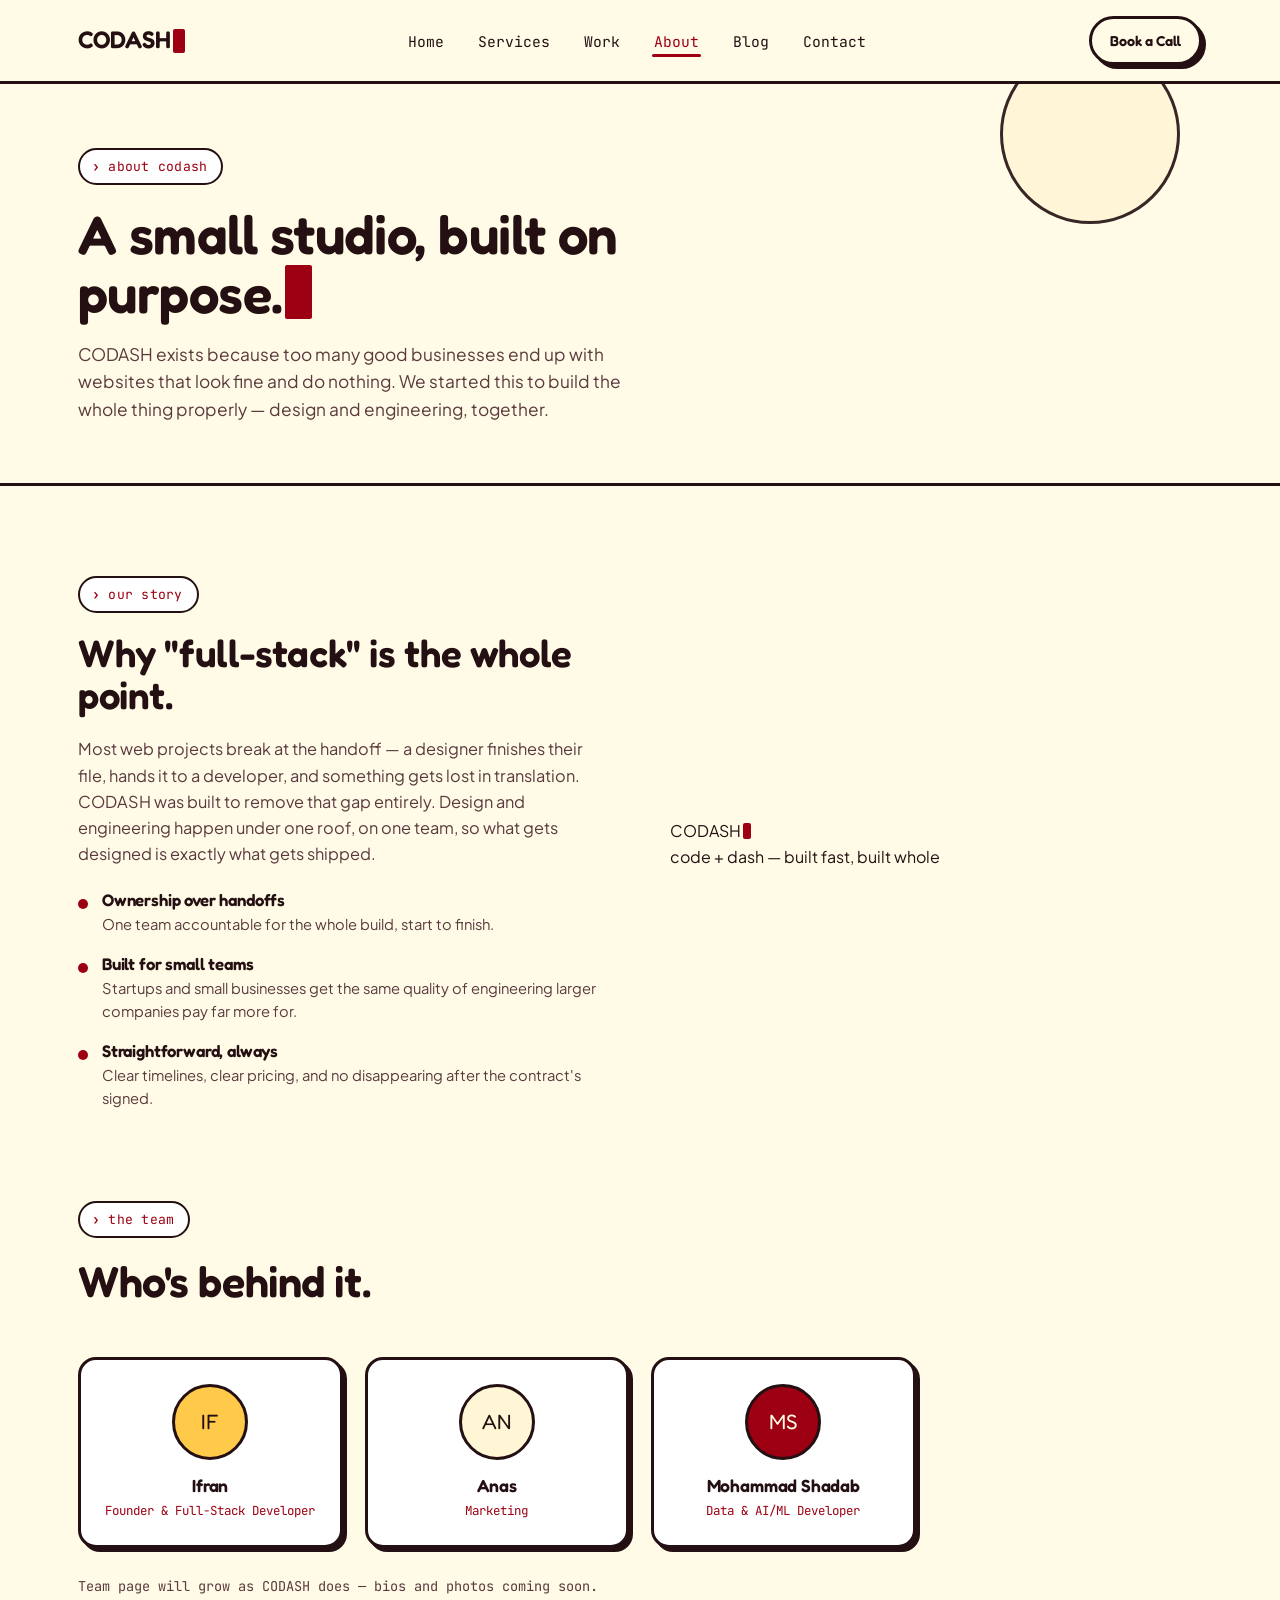
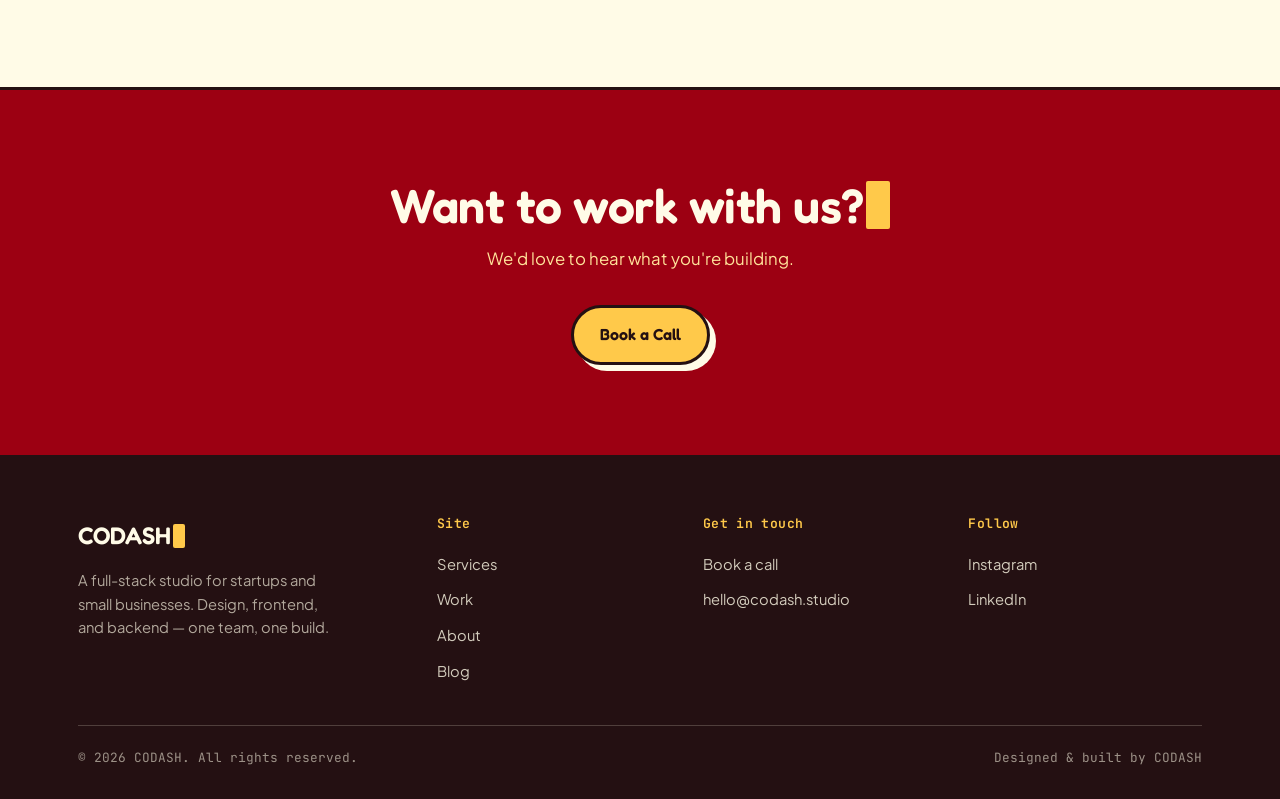
==== about.html @ ba805f5f "Add about.css stylesheet and update layout classes" ====
<!DOCTYPE html>
<html lang="en">
<head>
<meta charset="UTF-8">
<meta name="viewport" content="width=device-width, initial-scale=1.0">
<title>About — CODASH</title>
<meta name="description" content="Meet the team behind CODASH — a full-stack studio for startups and small businesses.">
<link rel="preconnect" href="https://fonts.googleapis.com">
<link rel="preconnect" href="https://fonts.gstatic.com" crossorigin>
<link href="https://fonts.googleapis.com/css2?family=Fredoka:wght@500;600;700&family=Plus+Jakarta+Sans:wght@400;500;600;700&family=JetBrains+Mono:wght@400;500&display=swap" rel="stylesheet">
<link rel="stylesheet" href="style.css">
<link rel="stylesheet" href="about.css">
</head>
<body>

<header class="site-header">
  <nav class="nav">
    <a href="index.html" class="logo">CODASH<span class="cursor"></span></a>
    <ul class="nav-links" id="nav-links">
      <li><a href="index.html">Home</a></li>
      <li><a href="services.html">Services</a></li>
      <li><a href="portfolio.html">Work</a></li>
      <li><a href="about.html" aria-current="page">About</a></li>
      <li><a href="blog.html">Blog</a></li>
      <li><a href="contact.html">Contact</a></li>
    </ul>
    <div class="nav-cta">
      <a href="contact.html" class="btn btn--ghost btn--sm">Book a Call</a>
      <button class="nav-toggle" aria-label="Toggle menu" aria-expanded="false"><span></span></button>
    </div>
  </nav>
</header>

<main>

  <!-- PAGE HERO -->
  <section class="page-hero">
    <div class="blob-field" aria-hidden="true">
      <svg class="blob blob--cream-outline" style="width:180px;height:180px;top:-40px;right:100px;" viewBox="0 0 200 200"></svg>
    </div>
    <div class="wrap" style="position:relative; z-index:2;">
      <span class="eyebrow">about codash</span>
      <h1>A small studio, built on purpose.<span class="cursor"></span></h1>
      <p>CODASH exists because too many good businesses end up with websites that look fine and do nothing. We started this to build the whole thing properly — design and engineering, together.</p>
    </div>
  </section>

  <!-- STORY -->
  <section class="section reveal">
    <div class="wrap">
      <div class="split">
        <div>
          <span class="eyebrow">our story</span>
          <h2 style="font-size:clamp(1.8rem,3.2vw,2.4rem);">Why "full-stack" is the whole point.</h2>
          <p style="margin-top:20px; color:var(--ink-soft); font-size:1.02rem;">Most web projects break at the handoff — a designer finishes their file, hands it to a developer, and something gets lost in translation. CODASH was built to remove that gap entirely. Design and engineering happen under one roof, on one team, so what gets designed is exactly what gets shipped.</p>
          <div class="value-list">
            <div class="value-item">
              <span class="value-dot"></span>
              <div><h4>Ownership over handoffs</h4><p>One team accountable for the whole build, start to finish.</p></div>
            </div>
            <div class="value-item">
              <span class="value-dot"></span>
              <div><h4>Built for small teams</h4><p>Startups and small businesses get the same quality of engineering larger companies pay far more for.</p></div>
            </div>
            <div class="value-item">
              <span class="value-dot"></span>
              <div><h4>Straightforward, always</h4><p>Clear timelines, clear pricing, and no disappearing after the contract's signed.</p></div>
            </div>
          </div>
        </div>
        <div class="mark-box">
          <span class="mark-box-word">CODASH<span class="cursor"></span></span>
          <p class="mark-box-sub">code + dash — built fast, built whole</p>
        </div>
      </div>
    </div>
  </section>

  <!-- TEAM -->
  <section class="section reveal" style="padding-top:0;">
    <div class="wrap">
      <div class="section-head">
        <span class="eyebrow">the team</span>
        <h2>Who's behind it.</h2>
      </div>
      <div class="team-grid team-grid--3">
        <div class="team-card">
          <div class="team-avatar" style="background:var(--gold);">IF</div>
          <h3>Ifran</h3>
          <span>Founder & Full-Stack Developer</span>
        </div>
        <div class="team-card">
          <div class="team-avatar" style="background:var(--cream-dim);">AN</div>
          <h3>Anas</h3>
          <span>Marketing</span>
        </div>
        <div class="team-card">
          <div class="team-avatar" style="background:var(--maroon); color:var(--cream);">MS</div>
          <h3>Mohammad Shadab</h3>
          <span>Data & AI/ML Developer</span>
        </div>
      </div>
      <p style="margin-top:28px; color:var(--ink-soft); font-family:var(--font-mono); font-size:0.85rem;">Team page will grow as CODASH does — bios and photos coming soon.</p>
    </div>
  </section>

  <!-- CTA BAND -->
  <section class="section section--band cta-band reveal">
    <div class="wrap">
      <h2>Want to work with us?<span class="cursor cursor--gold"></span></h2>
      <p>We'd love to hear what you're building.</p>
      <div class="hero-actions">
        <a href="contact.html" class="btn btn--primary" style="background:var(--gold); color:var(--ink); box-shadow:6px 6px 0 var(--cream);">Book a Call</a>
      </div>
    </div>
  </section>

</main>

<footer class="site-footer">
  <div class="wrap">
    <div class="footer-grid">
      <div>
        <a href="index.html" class="logo">CODASH<span class="cursor cursor--gold"></span></a>
        <p class="footer-desc">A full-stack studio for startups and small businesses. Design, frontend, and backend — one team, one build.</p>
      </div>
      <div class="footer-col">
        <h4>Site</h4>
        <a href="services.html">Services</a>
        <a href="portfolio.html">Work</a>
        <a href="about.html">About</a>
        <a href="blog.html">Blog</a>
      </div>
      <div class="footer-col">
        <h4>Get in touch</h4>
        <a href="contact.html">Book a call</a>
        <p>hello@codash.studio</p>
      </div>
      <div class="footer-col">
        <h4>Follow</h4>
        <a href="#">Instagram</a>
        <a href="#">LinkedIn</a>
      </div>
    </div>
    <div class="footer-bottom">
      <span>© 2026 CODASH. All rights reserved.</span>
      <span>Designed & built by CODASH</span>
    </div>
  </div>
</footer>

<script src="main.js"></script>
</body>
</html>
---- style.css ----
/* ==========================================================================
   CODASH — Design Tokens
   Display:   Fredoka        (chunky, rounded, playful — headlines, logotype)
   Body:      Plus Jakarta Sans (friendly, professional — running copy)
   Utility:   JetBrains Mono (terminal-flavored eyebrows/labels — nods to "code")
   ========================================================================== */

:root{
  /* --- color --- */
  --cream:        #FFFBE7;
  --cream-dim:     #FFF6D6;
  --maroon:        #9C0012;
  --maroon-deep:   #6E000C;
  --gold:          #FFC94A;
  --gold-soft:     #FFE29A;
  --ink:           #241012;
  --ink-soft:      #5A3A3E;
  --white:         #FFFFFF;

  /* --- type --- */
  --font-display: "Fredoka", ui-rounded, "Segoe UI", sans-serif;
  --font-body:    "Plus Jakarta Sans", ui-sans-serif, system-ui, sans-serif;
  --font-mono:    "JetBrains Mono", ui-monospace, monospace;

  /* --- shape / motion --- */
  --radius-lg: 28px;
  --radius-md: 18px;
  --radius-sm: 10px;
  --border: 3px solid var(--ink);
  --shadow-pop: 6px 6px 0 var(--ink);
  --shadow-pop-sm: 4px 4px 0 var(--ink);
  --ease: cubic-bezier(.22,1,.36,1);
}

@media (prefers-reduced-motion: reduce){
  *{ animation-duration: 0.001ms !important; animation-iteration-count: 1 !important; transition-duration: 0.001ms !important; scroll-behavior: auto !important; }
}

*, *::before, *::after{ box-sizing: border-box; }
html{ scroll-behavior: smooth; }
body{
  margin: 0;
  background: var(--cream);
  color: var(--ink);
  font-family: var(--font-body);
  font-size: 16px;
  line-height: 1.6;
  -webkit-font-smoothing: antialiased;
  overflow-x: hidden;
}
img{ max-width:100%; display:block; }
a{ color:inherit; text-decoration:none; }
ul{ margin:0; padding:0; list-style:none; }
h1,h2,h3,h4{ font-family: var(--font-display); font-weight:600; line-height:1.08; margin:0; letter-spacing:-0.01em; }
p{ margin:0; }
button{ font-family:inherit; cursor:pointer; }

:focus-visible{
  outline: 3px solid var(--maroon);
  outline-offset: 3px;
  border-radius: 4px;
}

.wrap{
  max-width: 1180px;
  margin: 0 auto;
  padding: 0 28px;
}

.eyebrow{
  display:inline-flex;
  align-items:center;
  gap:8px;
  font-family: var(--font-mono);
  font-size: 0.82rem;
  letter-spacing: 0.02em;
  color: var(--maroon);
  background: var(--white);
  border: 2px solid var(--ink);
  border-radius: 999px;
  padding: 6px 14px 6px 12px;
  margin-bottom: 20px;
}
.eyebrow::before{ content:"›"; font-weight:700; }

/* ---- background blobs (signature ambient motif) ---- */
.blob-field{ position:absolute; inset:0; overflow:hidden; pointer-events:none; z-index:0; }
.blob{
  position:absolute;
  border-radius: 50%;
  filter: blur(0px);
  opacity: 0.9;
}
.blob--gold{ background: var(--gold); }
.blob--maroon-outline{ border: 3px solid var(--maroon); background: transparent; }
.blob--cream-outline{ border: 3px solid var(--ink); background: var(--cream-dim); }

/* ---- buttons ---- */
.btn{
  display:inline-flex;
  align-items:center;
  gap:10px;
  font-family: var(--font-display);
  font-weight:600;
  font-size: 1rem;
  padding: 14px 26px;
  border-radius: 999px;
  border: var(--border);
  transition: transform .18s var(--ease), box-shadow .18s var(--ease), background .18s var(--ease);
  white-space: nowrap;
}
.btn:hover{ transform: translate(-2px,-2px); }
.btn:active{ transform: translate(0,0); box-shadow: none !important; }

.btn--primary{
  background: var(--maroon);
  color: var(--cream);
  box-shadow: var(--shadow-pop);
}
.btn--primary:hover{ background: var(--maroon-deep); box-shadow: 8px 8px 0 var(--ink); }

.btn--ghost{
  background: var(--cream);
  color: var(--ink);
  box-shadow: var(--shadow-pop-sm);
}
.btn--ghost:hover{ background: var(--white); box-shadow: 6px 6px 0 var(--ink); }

.btn--sm{ padding: 10px 18px; font-size: 0.9rem; }

/* blinking terminal cursor — recurring brand mark */
.cursor{
  display:inline-block;
  width: 0.5em;
  height: 1em;
  background: var(--maroon);
  margin-left: 2px;
  vertical-align: -0.12em;
  animation: blink 1.1s steps(1) infinite;
  border-radius: 2px;
}
.cursor--gold{ background: var(--gold); }
.cursor--cream{ background: var(--cream); }
@keyframes blink{ 0%,49%{ opacity:1; } 50%,100%{ opacity:0; } }

/* ==========================================================================
   Header / Nav
   ========================================================================== */
.site-header{
  position: sticky;
  top: 0;
  z-index: 100;
  background: rgba(255,251,231,0.86);
  backdrop-filter: blur(10px);
  border-bottom: 3px solid var(--ink);
}
.nav{
  display:flex;
  align-items:center;
  justify-content:space-between;
  padding: 16px 28px;
  max-width: 1180px;
  margin:0 auto;
}
.logo{
  font-family: var(--font-display);
  font-size: 1.5rem;
  font-weight: 600;
  color: var(--ink);
  display:flex;
  align-items:center;
}
.logo span{ color: var(--maroon); }

.nav-links{
  display:flex;
  align-items:center;
  gap: 30px;
}
.nav-links a{
  font-family: var(--font-mono);
  font-size: 0.92rem;
  position:relative;
  padding: 4px 2px;
}
.nav-links a::after{
  content:"";
  position:absolute;
  left:0; bottom:-2px;
  width:0; height:3px;
  background: var(--maroon);
  transition: width .22s var(--ease);
  border-radius: 2px;
}
.nav-links a:hover::after, .nav-links a[aria-current="page"]::after{ width:100%; }
.nav-links a[aria-current="page"]{ color: var(--maroon); }

.nav-cta{ display:flex; align-items:center; gap:18px; }

.nav-toggle{
  display:none;
  background:none;
  border: 2px solid var(--ink);
  border-radius: 8px;
  width: 42px; height: 38px;
  align-items:center;
  justify-content:center;
}
.nav-toggle span, .nav-toggle span::before, .nav-toggle span::after{
  content:"";
  display:block;
  width: 20px; height: 2px;
  background: var(--ink);
  position:relative;
  transition: transform .2s;
}
.nav-toggle span::before{ position:absolute; top:-6px; }
.nav-toggle span::after{ position:absolute; top:6px; }

@media (max-width: 860px){
  .nav-links{
    position:fixed;
    top: 68px; left:0; right:0; bottom:0;
    background: var(--cream);
    display:flex;
    flex-direction:column;
    align-items:center;
    justify-content:center;
    gap: 10px;
    padding: 40px 28px;
    overflow-y:auto;
    z-index: 90;
    opacity: 0;
    visibility: hidden;
    transform: translateY(14px);
    transition: opacity .3s var(--ease), transform .3s var(--ease), visibility 0s linear .3s;
  }
      .nav-links::before {
        content: "‹ menu ›";
        font-family: var(--font-mono);
        font-size: 18px;
        letter-spacing: 0.08em;
        color: var(--maroon);
        margin-bottom: 12px;
    }
  .nav-links.open{
    opacity: 1;
    visibility: visible;
    transform: translateY(0);
    transition: opacity .3s var(--ease), transform .3s var(--ease), visibility 0s linear 0s;
  }

  .nav-links li{ width:100%; max-width:360px; }

  /* kill the desktop hover-underline entirely on mobile — it's what was
     drifting down and slicing through the next row's text */
  .nav-links a::after{ display:none; content:none; }

  .nav-links a{
    display:flex;
    align-items:center;
    justify-content:center;
    width:100%;
    padding: 18px 20px;
    font-family: var(--font-display);
    font-size: 1.5rem;
    font-weight: 600;
    line-height: 1.2;
    border-radius: var(--radius-md);
    border: 2.5px solid transparent;
    transition: background .16s var(--ease), border-color .16s var(--ease), transform .16s var(--ease);
  }
  .nav-links a:hover{ background: rgba(255,201,74,0.3); transform: translateY(-2px); }
  .nav-links a[aria-current="page"]{
    color: var(--maroon);
    background: var(--gold);
    border-color: var(--ink);
    box-shadow: var(--shadow-pop-sm);
  }

  .nav-cta{ position:relative; z-index:95; }
  .nav-cta .btn--ghost{ display:none; }
  .nav-toggle{ display:flex; position:relative; z-index:95; }

  /* hamburger morphs into an X while the overlay is open */
  .nav-toggle[aria-expanded="true"] span{ background: transparent; }
  .nav-toggle[aria-expanded="true"] span::before{ top:0; transform: rotate(45deg); }
  .nav-toggle[aria-expanded="true"] span::after{ top:0; transform: rotate(-45deg); }

  body:has(.nav-links.open){ overflow:hidden; }

  /* backdrop-filter on .site-header makes it the containing block for any
     position:fixed descendant (here, .nav-links) — so the "full-screen"
     overlay was actually positioning against the ~68px header box, not the
     viewport. Suspend the blur while the menu is open so fixed positioning
     works as intended. */
  body:has(.nav-links.open) .site-header{ backdrop-filter: none; }
}

/* ==========================================================================
   Hero
   ========================================================================== */
.hero{
  position: relative;
  padding: 90px 0 100px;
  overflow:hidden;
}
.hero .wrap{ position:relative; z-index:2; }
.hero-content{ max-width: 780px; }
.hero h1{
  font-size: clamp(2.6rem, 6vw, 4.6rem);
  color: var(--ink);
}
.hero h1 em{
  font-style:normal;
  color: var(--maroon);
  position: relative;
}
.hero-sub{
  margin-top: 22px;
  font-size: 1.15rem;
  color: var(--ink-soft);
  max-width: 560px;
}
.hero-actions{
  margin-top: 36px;
  display:flex;
  gap: 16px;
  flex-wrap: wrap;
}
.hero-stats{
  margin-top: 64px;
  display:flex;
  gap: 40px;
  flex-wrap: wrap;
}
.hero-stat b{
  display:block;
  font-family: var(--font-display);
  font-size: 1.9rem;
  color: var(--maroon);
}
.hero-stat span{
  font-family: var(--font-mono);
  font-size: 0.82rem;
  color: var(--ink-soft);
}

/* ---- Hero layout + visual card ---- */
.hero-grid{
  display:grid;
  grid-template-columns: 1fr 1fr;
  gap: 48px;
  align-items:center;
}
.hero-visual{
  position: relative;
  border: var(--border);
  border-radius: var(--radius-lg);
  box-shadow: var(--shadow-pop);
  overflow: hidden;
  background: var(--white);
  transition: transform .2s var(--ease), box-shadow .2s var(--ease);
}
.hero-visual:hover{ transform: translate(-4px,-4px); box-shadow: 10px 10px 0 var(--ink); }
.hero-visual img{
  width: 100%;
  aspect-ratio: 1903 / 900; /* matches the actual screenshot — no more over-zoomed crop */
  object-fit: cover;
  object-position: top;
  display:block;
}
.hero-visual::after{
  /* scrim so the tag stays legible over any part of the screenshot */
  content:"";
  position:absolute;
  left:0; right:0; bottom:0;
  height: 60%;
  background: linear-gradient(to top, rgba(0,0,0,0.42), rgba(0,0,0,0));
  pointer-events:none;
}
.hero-visual-tag{
  position: absolute;
  left: 18px;
  bottom: 18px;
  z-index: 2;
  font-family: var(--font-mono);
  font-size: 0.8rem;
  color: var(--ink);
  background: var(--cream);
  border: 2.5px solid var(--ink);
  border-radius: 999px;
  padding: 8px 16px;
  box-shadow: var(--shadow-pop-sm);
}

@media (max-width: 980px){
  .hero-grid{ grid-template-columns: 1fr; gap: 40px; }
}
@media (max-width: 480px){
  .hero-visual-tag{ font-size: 0.72rem; padding: 7px 13px; left:14px; bottom:14px; }
}

/* ==========================================================================
   Sections (generic)
   ========================================================================== */
.section{ padding: 90px 0; position:relative; }
.section--tight{ padding: 60px 0; }
.section-head{ max-width: 640px; margin-bottom: 52px; }
.section-head h2{ font-size: clamp(1.9rem, 3.6vw, 2.7rem); }
.section-head p{ margin-top: 16px; color: var(--ink-soft); font-size: 1.05rem; }
.section--band{ background: var(--maroon); color: var(--cream); border-top: var(--border); border-bottom: var(--border); }
.section--band .eyebrow{ background: var(--cream); }

/* ---- Why Us pillars ---- */
.pillars{
  display:grid;
  grid-template-columns: repeat(4, 1fr);
  gap: 20px;
}
.pillar{
  background: var(--white);
  border: var(--border);
  border-radius: var(--radius-md);
  padding: 26px 22px;
  box-shadow: var(--shadow-pop-sm);
  transition: transform .2s var(--ease), box-shadow .2s var(--ease);
}
.pillar:hover{ transform: translateY(-6px); box-shadow: 8px 10px 0 var(--ink); }
.pillar--lead{
  background: var(--gold);
  grid-column: span 2;
  grid-row: span 1;
}
.pillar-mark{ font-family: var(--font-mono); font-size: 0.8rem; color: var(--maroon); margin-bottom: 14px; display:block; }
.pillar h3{ font-size: 1.25rem; margin-bottom: 10px; }
.pillar p{ color: var(--ink-soft); font-size: 0.96rem; }

@media (max-width: 900px){
  .pillars{ grid-template-columns: 1fr 1fr; }
  .pillar--lead{ grid-column: span 2; }
}
@media (max-width: 600px){
  .pillars{ grid-template-columns: 1fr; }
  .pillar--lead{ grid-column: span 1; }
}

/* ---- Portfolio cards ---- */
.proj-grid{
  display:grid;
  grid-template-columns: repeat(3, 1fr);
  gap: 24px;
}
.proj-card{
  background: var(--white);
  border: var(--border);
  border-radius: var(--radius-md);
  overflow:hidden;
  box-shadow: var(--shadow-pop-sm);
  transition: transform .2s var(--ease), box-shadow .2s var(--ease);
  display:flex; flex-direction:column;
}
.proj-card:hover{ transform: translateY(-6px); box-shadow: 8px 10px 0 var(--ink); }
.proj-thumb{
  height: 170px;
  border-bottom: var(--border);
  position:relative;
  display:flex; align-items:center; justify-content:center;
  font-family: var(--font-display);
  font-size: 1.6rem;
  color: var(--ink);
}
.proj-body{ padding: 20px; flex:1; display:flex; flex-direction:column; gap:10px; }
.proj-tags{ display:flex; gap:8px; flex-wrap:wrap; margin-top:auto; }
.tag{
  font-family: var(--font-mono);
  font-size: 0.74rem;
  background: var(--cream-dim);
  border: 1.5px solid var(--ink);
  border-radius: 6px;
  padding: 3px 8px;
}
@media (max-width: 900px){ .proj-grid{ grid-template-columns: 1fr 1fr; } }
@media (max-width: 620px){ .proj-grid{ grid-template-columns: 1fr; } }

/* ---- Services list preview / full ---- */
.svc-list{ display:flex; flex-direction:column; gap: 0; border-top: var(--border); }
.svc-row{
  display:flex;
  align-items:center;
  justify-content:space-between;
  gap: 20px;
  padding: 28px 4px;
  border-bottom: var(--border);
  transition: background .18s;
}
.svc-row:hover{ background: rgba(255,201,74,0.28); }
.svc-row-left{ display:flex; align-items:baseline; gap:18px; }
.svc-num{ font-family: var(--font-mono); color: var(--maroon); font-size: 0.9rem; }
.svc-row h3{ font-size: 1.35rem; }
.svc-row p{ color: var(--ink-soft); margin-top:6px; max-width: 460px; font-size: 0.95rem; }

/* ---- CTA band ---- */
.cta-band{ text-align:center; }
.cta-band h2{ font-size: clamp(2rem, 4vw, 3rem); color: var(--cream); }
.cta-band p{ margin-top:14px; color: var(--gold-soft); font-size:1.05rem; }
.cta-band .hero-actions{ justify-content:center; margin-top:32px; }
.cta-band .btn--ghost{ background: var(--cream); }

/* ==========================================================================
   Footer
   ========================================================================== */
.site-footer{
  border-top: var(--border);
  padding: 56px 0 30px;
  background: var(--ink);
  color: var(--cream);
}
.footer-grid{
  display:grid;
  grid-template-columns: 1.4fr 1fr 1fr 1fr;
  gap: 32px;
  padding-bottom: 36px;
}
.footer-grid .logo{ color: var(--cream); }
.footer-grid .logo span{ color: var(--gold); }
.footer-desc{ margin-top:14px; color: rgba(255,251,231,0.65); font-size:0.92rem; max-width: 260px; }
.footer-col h4{ font-family: var(--font-mono); font-size: 0.82rem; color: var(--gold); margin-bottom: 16px; letter-spacing:0.03em; }
.footer-col a, .footer-col p{ display:block; color: rgba(255,251,231,0.8); font-size:0.92rem; padding: 6px 0; }
.footer-col a:hover{ color: var(--gold); }
.footer-bottom{
  border-top: 1px solid rgba(255,251,231,0.2);
  padding-top: 22px;
  display:flex;
  justify-content:space-between;
  flex-wrap:wrap;
  gap:10px;
  font-family: var(--font-mono);
  font-size: 0.8rem;
  color: rgba(255,251,231,0.55);
}
@media (max-width: 760px){
  .footer-grid{ grid-template-columns: 1fr 1fr; }
}

/* ==========================================================================
   Page header (inner pages)
   ========================================================================== */
.page-hero{
  padding: 64px 0 60px;
  border-bottom: var(--border);
  position:relative;
  overflow:hidden;
}
.page-hero h1{ font-size: clamp(2.2rem, 5vw, 3.4rem); max-width: 720px; }
.page-hero p{ margin-top:18px; color: var(--ink-soft); font-size:1.08rem; max-width: 560px; }

/* ---- reveal-on-scroll ---- */
.reveal{ opacity:0; transform: translateY(24px); transition: opacity .6s var(--ease), transform .6s var(--ease); }
.reveal.is-visible{ opacity:1; transform: translateY(0); }

/* ---- generic content bits reused across inner pages ---- */
.process-steps{ display:grid; grid-template-columns: repeat(4,1fr); gap:20px; }
.process-step{ background:var(--white); border:var(--border); border-radius:var(--radius-md); padding:24px 20px; box-shadow: var(--shadow-pop-sm); transition: transform .2s var(--ease), box-shadow .2s var(--ease); }
.process-step:hover{ transform: translateY(-6px); box-shadow: 8px 10px 0 var(--ink); }
.process-step h3{ font-size:1.1rem; margin-top:10px; }
.process-step p{ color:var(--ink-soft); font-size:0.9rem; margin-top:8px; }
@media (max-width:900px){ .process-steps{ grid-template-columns: 1fr 1fr; } }
@media (max-width:600px){ .process-steps{ grid-template-columns: 1fr; } }

.team-grid{ display:grid; grid-template-columns: repeat(4,1fr); gap:22px; }
.team-card{ background:var(--white); border:var(--border); border-radius:var(--radius-md); padding:24px; box-shadow:var(--shadow-pop-sm); text-align:center; transition: transform .2s var(--ease), box-shadow .2s var(--ease); }
.team-card:hover{ transform: translateY(-6px); box-shadow: 8px 10px 0 var(--ink); }
.team-avatar{
  width:76px; height:76px; border-radius:50%;
  border: 3px solid var(--ink);
  margin: 0 auto 16px;
  display:flex; align-items:center; justify-content:center;
  font-family: var(--font-display); font-size:1.3rem; color: var(--ink);
}
.team-card h3{ font-size:1.1rem; }
.team-card span{ font-family: var(--font-mono); font-size:0.78rem; color: var(--maroon); display:block; margin-top:6px; }
@media (max-width:900px){ .team-grid{ grid-template-columns: 1fr 1fr; } }
@media (max-width:560px){ .team-grid{ grid-template-columns: 1fr; } }

.form-card{
  background: var(--white);
  border: var(--border);
  border-radius: var(--radius-lg);
  padding: 40px;
  box-shadow: var(--shadow-pop);
}
.form-row{ margin-bottom: 20px; }
.form-row label{ display:block; font-family: var(--font-mono); font-size:0.8rem; margin-bottom:8px; color: var(--ink-soft); }
.form-row input, .form-row select, .form-row textarea{
  width:100%;
  font-family: var(--font-body);
  font-size: 1rem;
  padding: 13px 16px;
  border: 2.5px solid var(--ink);
  border-radius: var(--radius-sm);
  background: var(--cream-dim);
  color: var(--ink);
  transition: box-shadow .18s, background .18s;
}
.form-row input:focus, .form-row select:focus, .form-row textarea:focus{
  outline:none;
  background: var(--white);
  box-shadow: 4px 4px 0 var(--gold);
}
.form-row textarea{ resize: vertical; min-height: 120px; }
.form-note{ font-size:0.85rem; color: var(--ink-soft); margin-top:18px; }
.form-success{
  display:none;
  background: var(--gold-soft);
  border: 2.5px solid var(--ink);
  border-radius: var(--radius-sm);
  padding: 16px 18px;
  font-family: var(--font-mono);
  font-size: 0.9rem;
  margin-top: 20px;
}
.form-success.show{ display:block; }

.contact-info{ display:flex; flex-direction:column; gap:22px; }
.contact-info-item{ display:flex; gap:16px; align-items:flex-start; }
.contact-info-icon{
  width:44px; height:44px; flex-shrink:0;
  border:2.5px solid var(--ink); border-radius:10px;
  display:flex; align-items:center; justify-content:center;
  background: var(--gold); font-family:var(--font-mono); font-weight:700;
}
.contact-info-item h4{ font-family: var(--font-display); font-size:1.02rem; }
.contact-info-item p, .contact-info-item a{ color: var(--ink-soft); font-size:0.93rem; margin-top:4px; }

.blog-grid{ display:grid; grid-template-columns: repeat(3,1fr); gap:24px; }
.blog-card{ background:var(--white); border:var(--border); border-radius:var(--radius-md); box-shadow: var(--shadow-pop-sm); overflow:hidden; display:flex; flex-direction:column; transition: transform .2s var(--ease), box-shadow .2s var(--ease); }
.blog-card:hover{ transform: translateY(-6px); box-shadow: 8px 10px 0 var(--ink); }
.blog-thumb{ height:130px; border-bottom:var(--border); display:flex; align-items:center; justify-content:center; font-family:var(--font-mono); font-size:0.8rem; }
.blog-body{ padding:22px; display:flex; flex-direction:column; gap:10px; flex:1; }
.blog-date{ font-family:var(--font-mono); font-size:0.76rem; color:var(--maroon); }
.blog-body h3{ font-size:1.15rem; }
.blog-body p{ color:var(--ink-soft); font-size:0.92rem; }
.blog-read{ margin-top:auto; font-family:var(--font-mono); font-size:0.85rem; color:var(--maroon); }
@media (max-width:900px){ .blog-grid{ grid-template-columns:1fr 1fr; } }
@media (max-width:620px){ .blog-grid{ grid-template-columns:1fr; } }

.split{ display:grid; grid-template-columns: 1fr 1fr; gap: 60px; align-items:center; }
@media (max-width:860px){ .split{ grid-template-columns:1fr; gap:40px; } }

.value-list{ display:flex; flex-direction:column; gap:18px; margin-top:24px; }
.value-item{ display:flex; gap:14px; align-items:flex-start; }
.value-dot{ width:10px; height:10px; border-radius:50%; background:var(--maroon); margin-top:8px; flex-shrink:0; }
.value-item h4{ font-family:var(--font-display); font-size:1.05rem; }
.value-item p{ color:var(--ink-soft); font-size:0.92rem; margin-top:4px; }
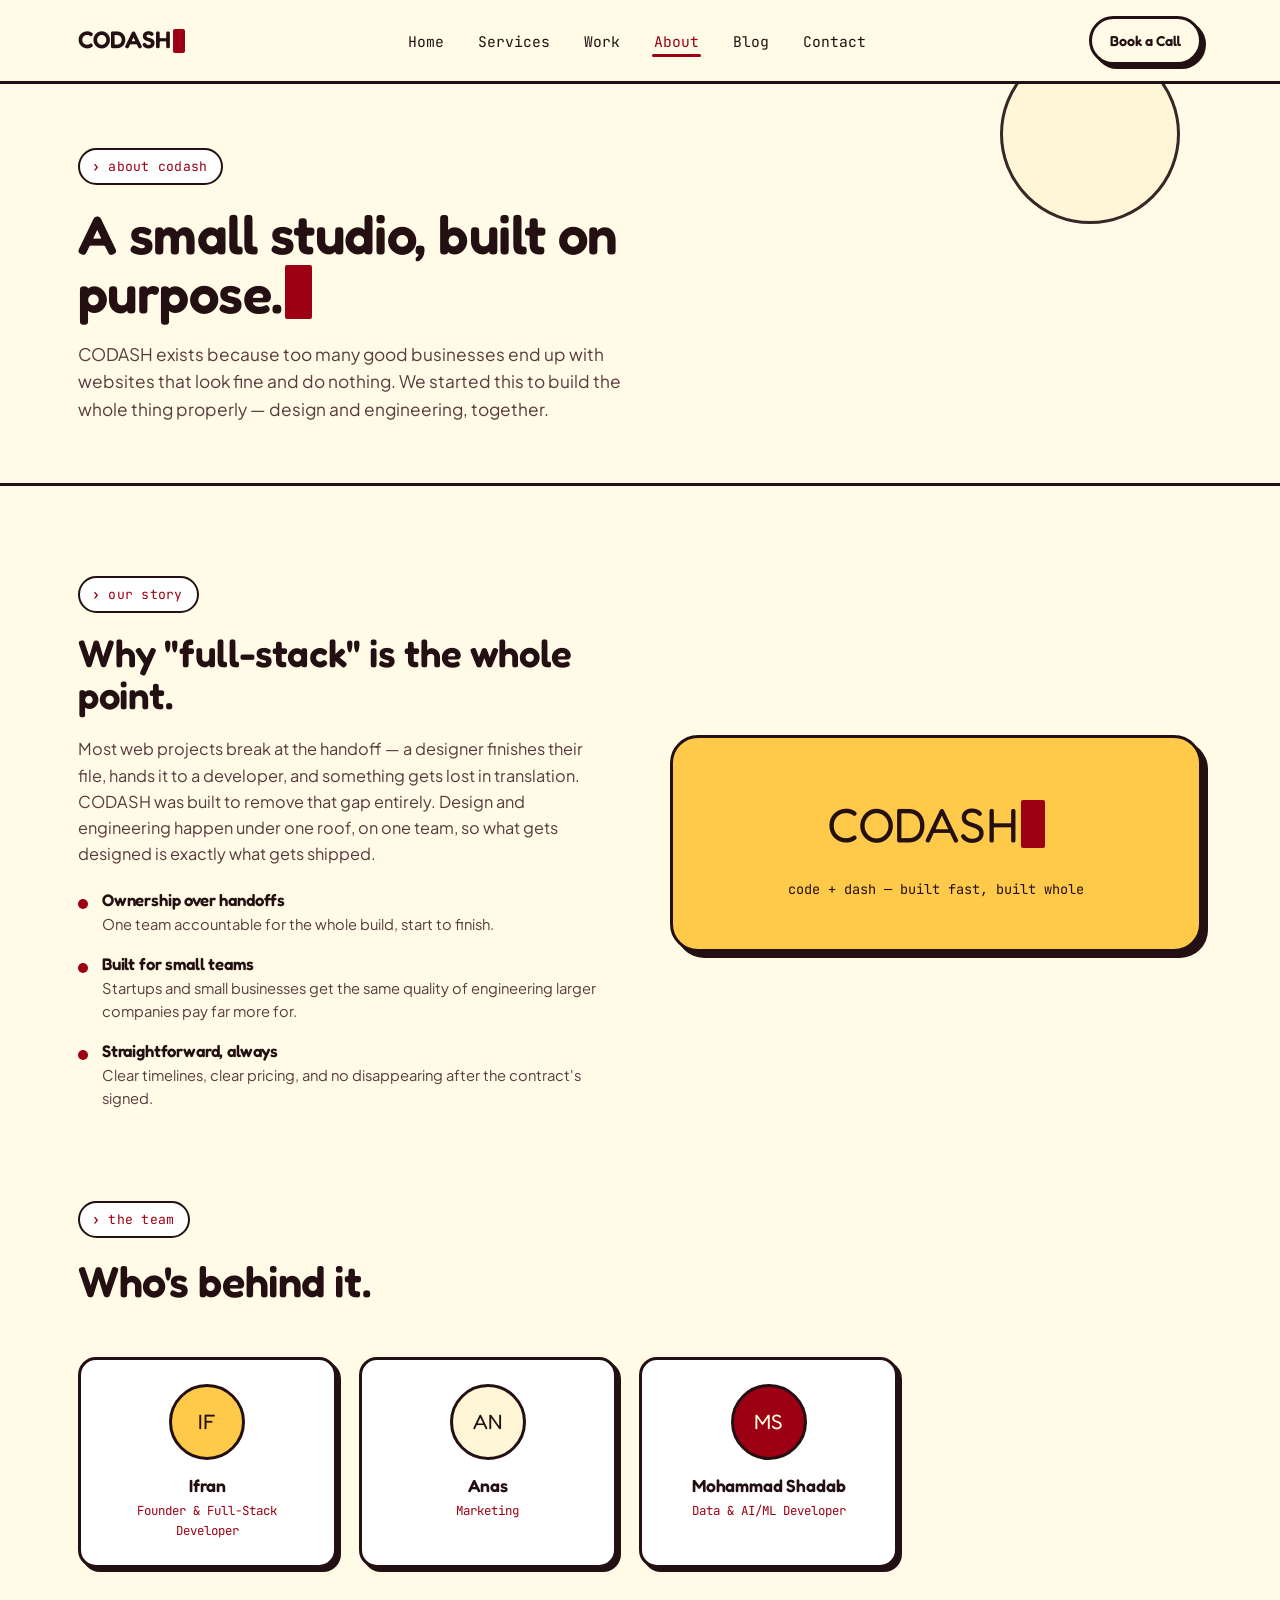
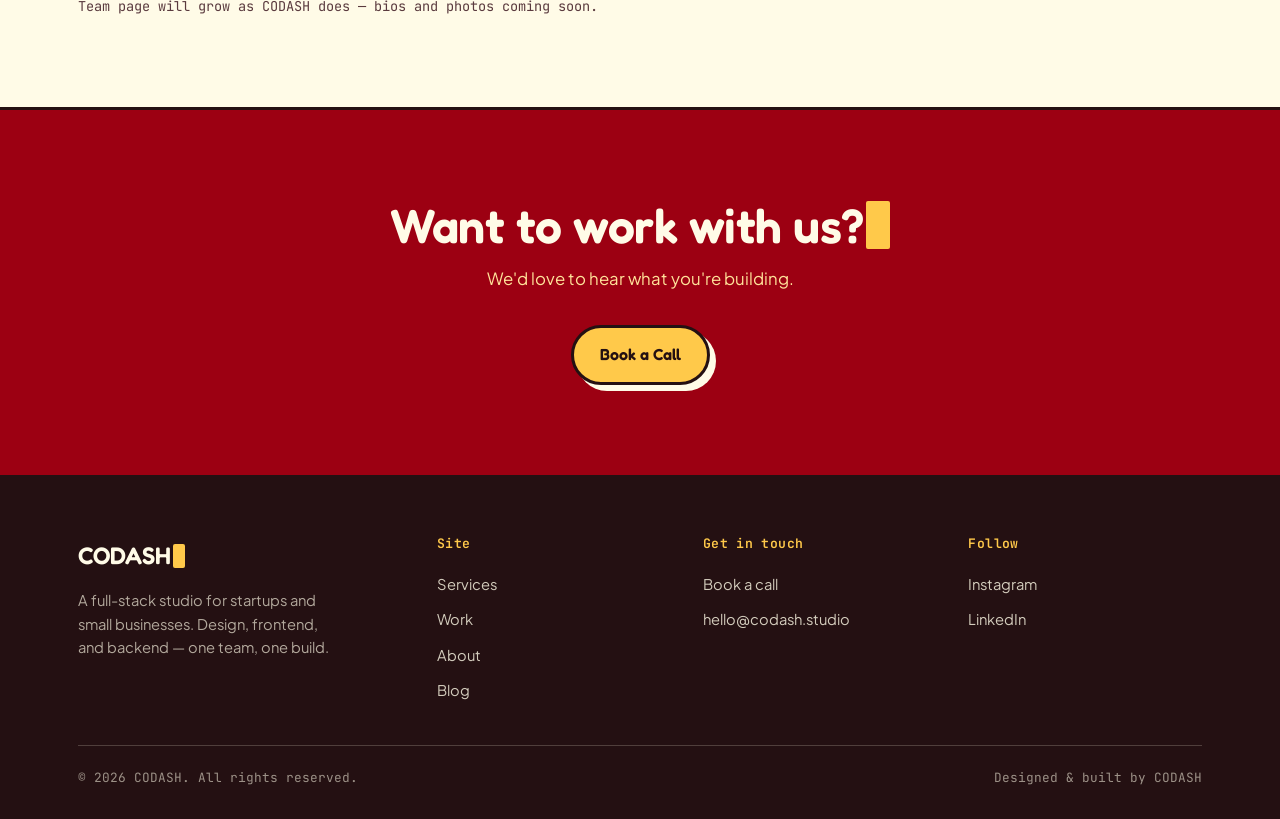
==== commit bb87a52c: "instagram name" ====
--- a/about.html
+++ b/about.html
@@ -138,7 +138,7 @@
       </div>
       <div class="footer-col">
         <h4>Follow</h4>
-        <a href="#">Instagram</a>
+        <a href="https://www.instagram.com/codash.dvloppers/">Instagram</a>
         <a href="#">LinkedIn</a>
       </div>
     </div>
--- a/about.css
+++ b/about.css
@@ -0,0 +1,66 @@
+/* ==========================================================================
+   about.css — layout + mobile responsiveness for about.html
+   Loaded after style.css (page-specific, doesn't affect other pages)
+   ========================================================================== */
+
+/* ---- "CODASH" gold mark box (was inline styles) ---- */
+.mark-box{
+  background: var(--gold);
+  border: var(--border);
+  border-radius: var(--radius-lg);
+  box-shadow: var(--shadow-pop);
+  padding: 48px;
+  text-align: center;
+}
+.mark-box-word{
+  font-family: var(--font-display);
+  font-size: 3rem;
+  display: block;
+}
+.mark-box-sub{
+  margin-top: 16px;
+  font-family: var(--font-mono);
+  font-size: 0.85rem;
+  color: var(--ink);
+}
+
+/* ---- team grid: 3 columns, but ONLY above the tablet breakpoint —
+   style.css already collapses .team-grid to 2 cols at 900px and 1 col
+   at 560px; scoping with min-width keeps those intact instead of
+   fighting them (equal-specificity rules loaded later would otherwise win) ---- */
+.team-grid--3{ max-width: 820px; }
+@media (min-width: 901px){
+  .team-grid--3{ grid-template-columns: repeat(3, 1fr); }
+}
+
+/* ---- tablet ---- */
+@media (max-width: 860px){
+  .mark-box{ padding: 36px; }
+  .mark-box-word{ font-size: 2.4rem; }
+}
+
+/* ---- mobile ---- */
+@media (max-width: 600px){
+  .page-hero{ padding: 44px 0 36px; }
+  .page-hero p{ font-size: 1rem; }
+
+  .split{ gap: 32px; }
+
+  .mark-box{ padding: 32px 24px; }
+  .mark-box-word{ font-size: 2rem; }
+  .mark-box-sub{ font-size: 0.8rem; }
+
+  .value-list{ gap: 16px; }
+  .value-item h4{ font-size: 1rem; }
+  .value-item p{ font-size: 0.88rem; }
+
+  .team-card{ padding: 20px 16px; }
+  .team-card h3{ font-size: 1rem; }
+  .team-card span{ font-size: 0.74rem; }
+}
+
+/* ---- small phones ---- */
+@media (max-width: 380px){
+  .mark-box{ padding: 26px 18px; }
+  .mark-box-word{ font-size: 1.7rem; }
+}
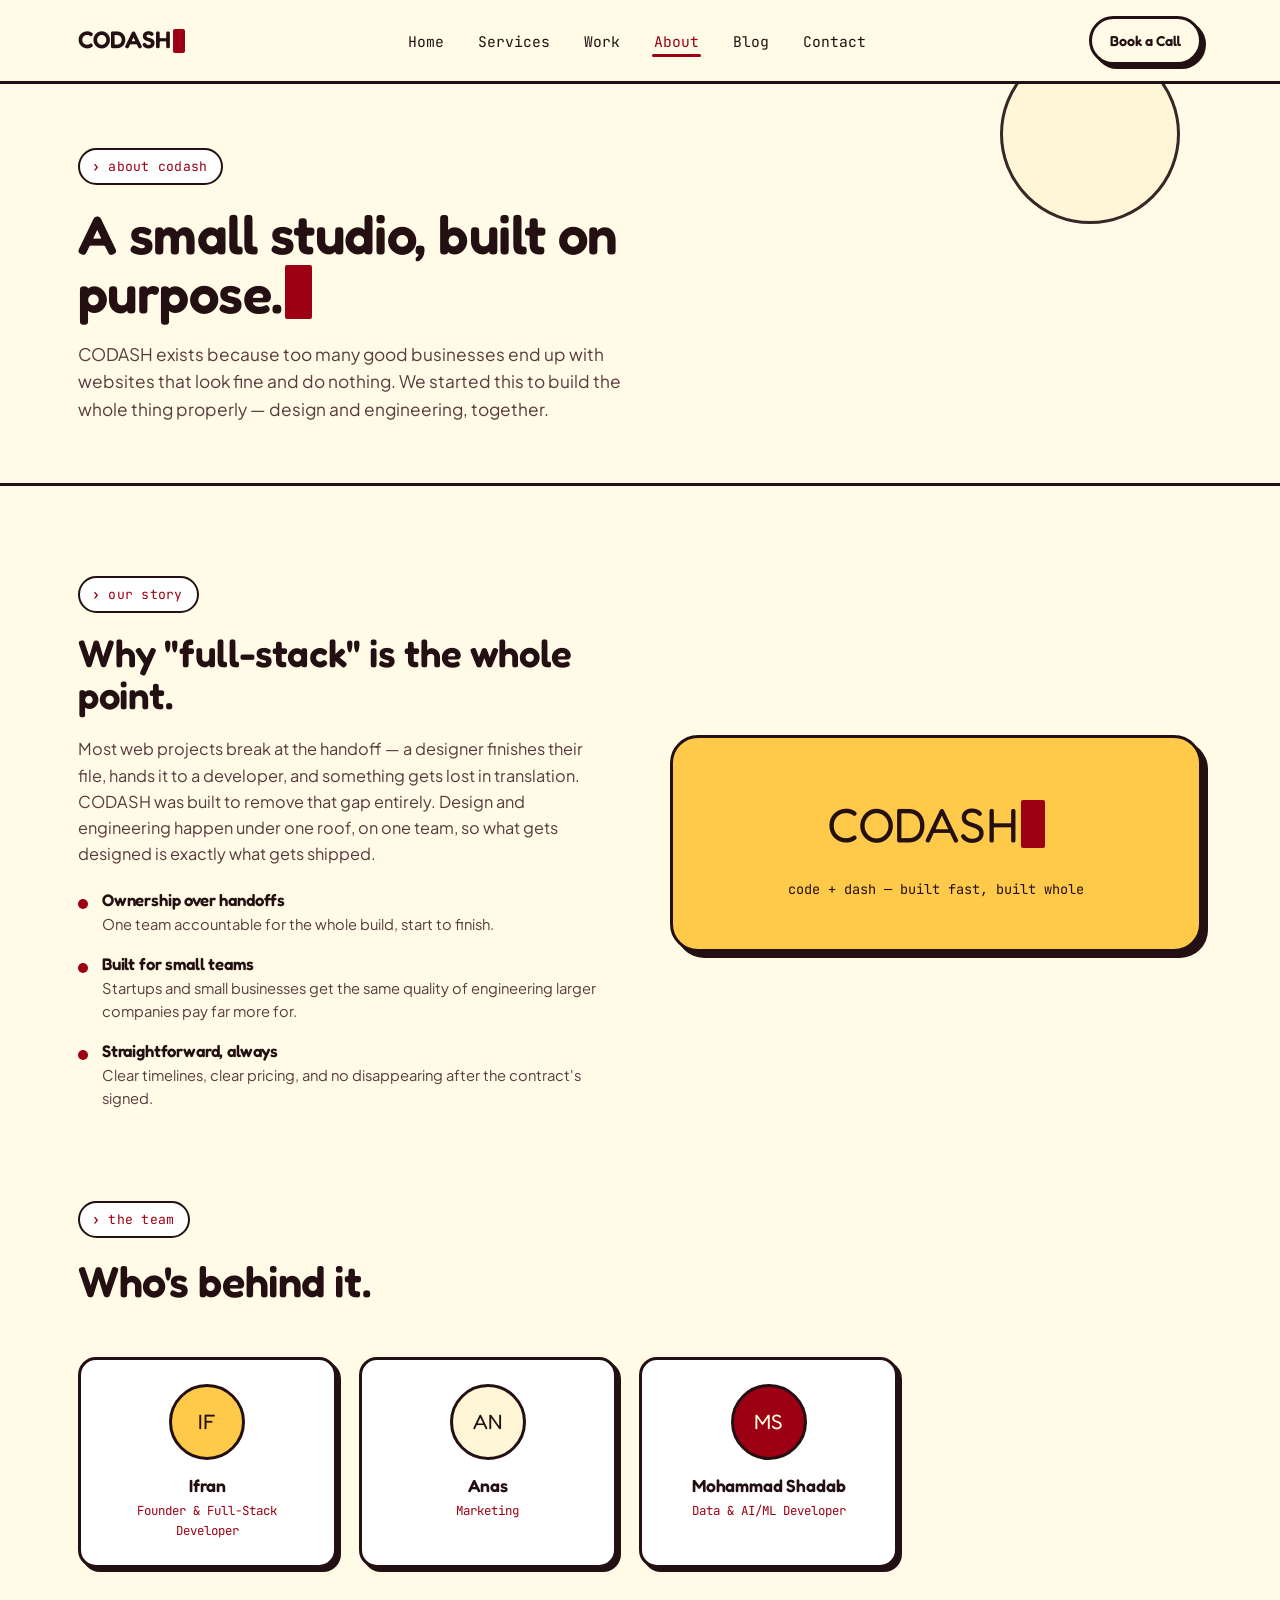
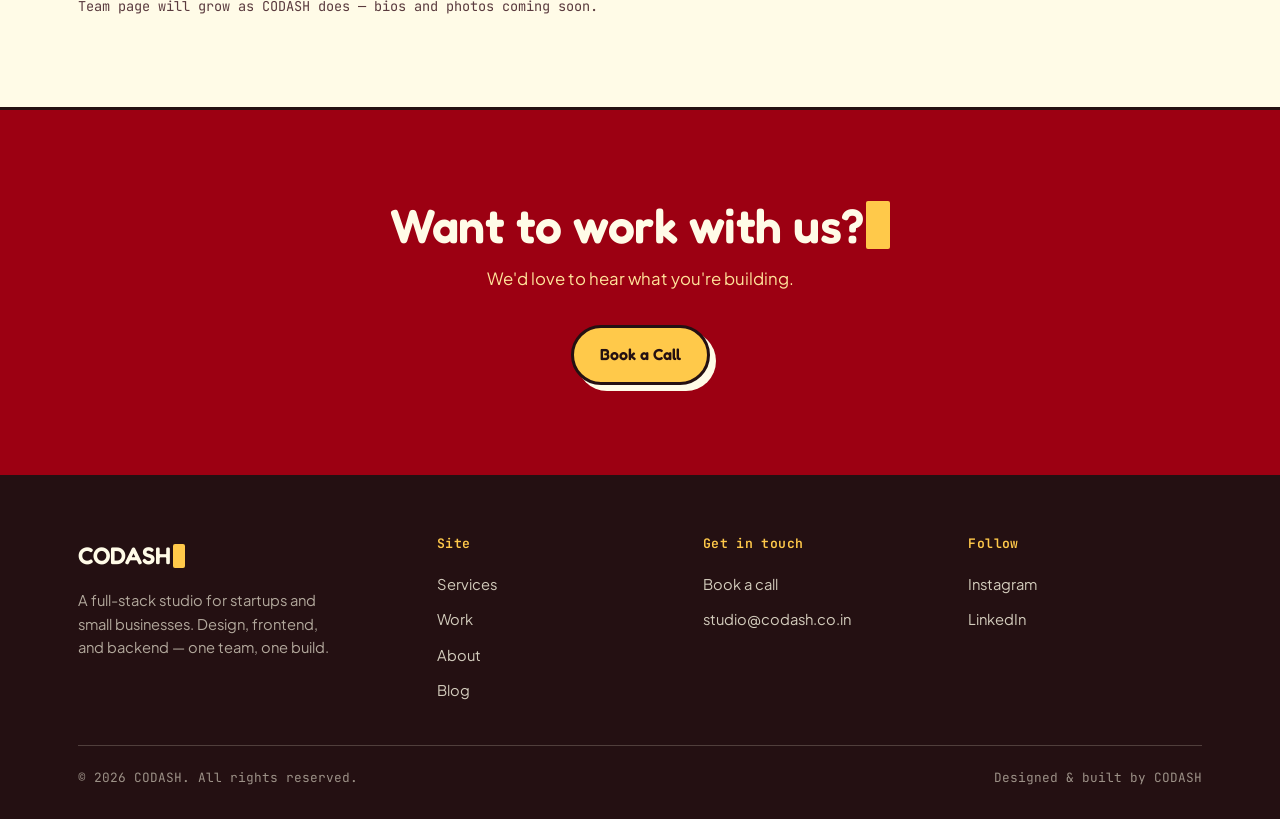
==== commit 475a8ff0: "Fix contact email inconsistency: standardize to studio@codash.co.in across all pages" ====
--- a/about.html
+++ b/about.html
@@ -19,7 +19,7 @@
     <ul class="nav-links" id="nav-links">
       <li><a href="index.html">Home</a></li>
       <li><a href="services.html">Services</a></li>
-      <li><a href="portfolio.html">Work</a></li>
+      <li><a href="work.html">Work</a></li>
       <li><a href="about.html" aria-current="page">About</a></li>
       <li><a href="blog.html">Blog</a></li>
       <li><a href="contact.html">Contact</a></li>
@@ -127,14 +127,14 @@
       <div class="footer-col">
         <h4>Site</h4>
         <a href="services.html">Services</a>
-        <a href="portfolio.html">Work</a>
+        <a href="work.html">Work</a>
         <a href="about.html">About</a>
         <a href="blog.html">Blog</a>
       </div>
       <div class="footer-col">
         <h4>Get in touch</h4>
         <a href="contact.html">Book a call</a>
-        <p>hello@codash.studio</p>
+        <p>studio@codash.co.in</p>
       </div>
       <div class="footer-col">
         <h4>Follow</h4>
--- a/style.css
+++ b/style.css
@@ -645,6 +645,20 @@
 @media (max-width:900px){ .blog-grid{ grid-template-columns:1fr 1fr; } }
 @media (max-width:620px){ .blog-grid{ grid-template-columns:1fr; } }
 
+/* ---- blog post detail ---- */
+.blog-post-hero{ padding-bottom:0; }
+.blog-post-meta{ display:flex; align-items:center; gap:14px; margin-top:18px; }
+.blog-back{ display:inline-flex; align-items:center; gap:8px; font-family:var(--font-mono); font-size:0.85rem; color:var(--maroon); margin-bottom:20px; }
+.blog-back:hover{ text-decoration:underline; }
+.prose{ max-width:720px; margin:0 auto; }
+.prose h2{ font-size:1.5rem; margin-top:44px; margin-bottom:16px; }
+.prose p{ color:var(--ink-soft); font-size:1.05rem; margin-bottom:18px; }
+.prose ul{ list-style:disc; padding-left:22px; margin-bottom:18px; }
+.prose li{ color:var(--ink-soft); font-size:1.05rem; margin-bottom:8px; }
+.prose li::marker{ color:var(--maroon); }
+.prose strong{ color:var(--ink); }
+.prose blockquote{ border-left:4px solid var(--gold); background:var(--cream-dim); padding:18px 22px; border-radius:0 var(--radius-sm) var(--radius-sm) 0; margin:26px 0; font-size:1.05rem; }
+
 .split{ display:grid; grid-template-columns: 1fr 1fr; gap: 60px; align-items:center; }
 @media (max-width:860px){ .split{ grid-template-columns:1fr; gap:40px; } }
 
